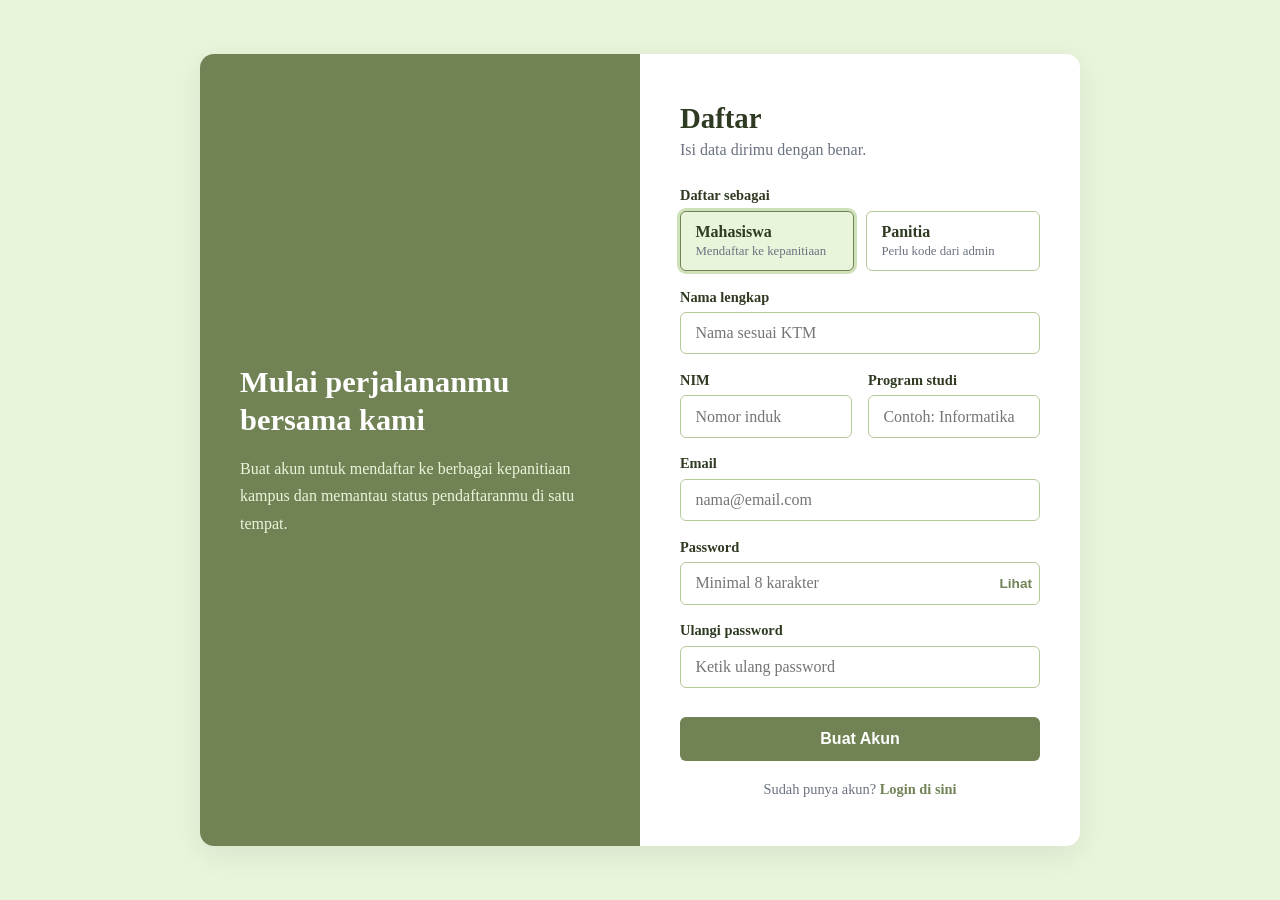
==== daftar.html @ 1c3934c5 "PANITIAIN" ====
<!DOCTYPE html>
<html lang="id">

<head>
    <meta charset="UTF-8">
    <meta name="viewport" content="width=device-width, initial-scale=1.0">
    <title>Daftar - Panitiain</title>
    <link rel="stylesheet" href="css/style.css">
    <link rel="stylesheet" href="css/login.css">
</head>

<body>
    <main class="login-halaman">
        <div class="login-kartu">

            <div class="login-sisi">
                <h2>Mulai perjalananmu bersama kami</h2>
                <p>Buat akun untuk mendaftar ke berbagai kepanitiaan kampus dan memantau status pendaftaranmu di satu
                    tempat.</p>
            </div>

            <form class="login-form" id="form-daftar" action="#" method="post">
                <h1>Daftar</h1>
                <p class="sub">Isi data dirimu dengan benar.</p>

                <fieldset class="peran">
                    <legend>Daftar sebagai</legend>

                    <label class="peran-opsi">
                        <input type="radio" name="peran" value="mahasiswa" checked>
                        <span>
                            <strong>Mahasiswa</strong>
                            <small>Mendaftar ke kepanitiaan</small>
                        </span>
                    </label>

                    <label class="peran-opsi">
                        <input type="radio" name="peran" value="panitia">
                        <span>
                            <strong>Panitia</strong>
                            <small>Perlu kode dari admin</small>
                        </span>
                    </label>
                </fieldset>

                <div class="kolom">
                    <label for="nama">Nama lengkap</label>
                    <input type="text" id="nama" name="nama" placeholder="Nama sesuai KTM" required>
                </div>

                <div class="dua-kolom">
                    <div class="kolom">
                        <label for="nim">NIM</label>
                        <input type="text" id="nim" name="nim" placeholder="Nomor induk" required>
                    </div>
                    <div class="kolom">
                        <label for="prodi">Program studi</label>
                        <input type="text" id="prodi" name="prodi" placeholder="Contoh: Informatika" required>
                    </div>
                </div>

                <div class="kolom">
                    <label for="email">Email</label>
                    <input type="email" id="email" name="email" placeholder="nama@email.com" required>
                </div>

                <div class="kolom">
                    <label for="password">Password</label>
                    <div class="input-password">
                        <input type="password" id="password" name="password" placeholder="Minimal 8 karakter"
                            minlength="8" required>
                        <button type="button" class="lihat" id="lihat" aria-label="Tampilkan password">Lihat</button>
                    </div>
                </div>

                <div class="kolom">
                    <label for="konfirmasi">Ulangi password</label>
                    <input type="password" id="konfirmasi" name="konfirmasi" placeholder="Ketik ulang password"
                        required>
                    <p class="pesan-error" id="pesan-error"></p>
                </div>

                <div class="kolom" id="kolom-kode" hidden>
                    <label for="kode">Kode panitia</label>
                    <input type="text" id="kode" name="kode" placeholder="Masukkan kode dari admin">
                    <p class="petunjuk">Kode diberikan oleh admin. Hubungi admin kalau belum punya.</p>
                </div>

                <button type="submit" class="btn-submit">Buat Akun</button>

                <p class="pindah">Sudah punya akun? <a href="login.html">Login di sini</a></p>
            </form>

        </div>
    </main>
    <script src="js/script.js"></script>

</body>

</html>
---- css/style.css ----
:root {
  --frosted-mint: #e9f5dbff;
  --tea-green: #cfe1b9ff;
  --muted-olive: #b5c99aff;
  --muted-olive-2: #97a97cff;
  --palm-leaf: #87986aff;
  --dusty-olive: #718355ff;
  --teks-gelap: #2f3a22; 
}

* { margin: 0; padding: 0; box-sizing: border-box; }

body {
 
  background: var(--frosted-mint);
  color: var(--teks-gelap);
}
---- css/login.css ----
.login-halaman {
  min-height: calc(100vh);  
  display: flex;
  align-items: center;
  justify-content: center;
  padding: 2rem 1.5rem;
  background: var(--frosted-mint);
}

.login-kartu {
  display: flex;
  width: 100%;
  max-width: 880px;
  background: #fff;
  border-radius: 14px;
  overflow: hidden;
  box-shadow: 0 8px 30px rgba(0, 0, 0, 0.08);
}

/* panel kiri */
.login-sisi {
  flex: 1;
  display: flex;
  flex-direction: column;
  justify-content: center;
  padding: 3rem 2.5rem;
  background: var(--dusty-olive);
  color: #fff;
}
.login-sisi h2 {
  font-size: 1.9rem;
  line-height: 1.25;
  margin-bottom: 1rem;
}
.login-sisi p {
  line-height: 1.7;
  color: var(--frosted-mint);
}

/* form kanan */
.login-form {
  flex: 1;
  padding: 3rem 2.5rem;
}
.login-form h1 {
  font-size: 1.8rem;
  color: var(--teks-gelap);
  margin-bottom: 0.4rem;
}
.login-form .sub {
  color: #6b7280;
  margin-bottom: 1.75rem;
}

.kolom { margin-bottom: 1.1rem; }
.kolom label {
  display: block;
  font-size: 0.9rem;
  font-weight: bold;
  color: var(--teks-gelap);
  margin-bottom: 0.4rem;
}

.kolom input {
  width: 100%;
  padding: 0.7rem 0.9rem;
  border: 1px solid var(--muted-olive);
  border-radius: 6px;
  font-size: 1rem;
  font-family: inherit;
  background: #fff;
}
.kolom input:focus {
  outline: none;
  border-color: var(--dusty-olive);
  box-shadow: 0 0 0 3px var(--tea-green);
}

.input-password { position: relative; }
.input-password input { padding-right: 5rem; }
.lihat {
  position: absolute;
  right: 0.5rem;
  top: 50%;
  transform: translateY(-50%);
  background: none;
  border: none;
  color: var(--dusty-olive);
  font-size: 0.85rem;
  font-weight: bold;
  cursor: pointer;
}

.baris-opsi {
  display: flex;
  justify-content: space-between;
  align-items: center;
  font-size: 0.9rem;
  margin-bottom: 1.5rem;
}
.ingat { display: flex; align-items: center; gap: 0.4rem; color: var(--teks-gelap); }

.btn-submit {
  width: 100%;
  padding: 0.8rem;
  background: var(--dusty-olive);
  color: #fff;
  border: none;
  border-radius: 6px;
  font-size: 1rem;
  font-weight: bold;
  cursor: pointer;
  margin-top: 0.75rem;
}
.btn-submit:hover { background: var(--palm-leaf); }

.pindah {
  text-align: center;
  margin-top: 1.25rem;
  font-size: 0.9rem;
  color: #6b7280;
}
.pindah a { color: var(--dusty-olive); font-weight: bold; text-decoration: none; }
.pindah a:hover { text-decoration: underline; }

/* ===== TAMBAHAN HALAMAN DAFTAR ===== */
.dua-kolom {
  display: flex;
  gap: 1rem;
}
.dua-kolom .kolom { flex: 1; }

.pesan-error {
  color: #b42318;
  font-size: 0.85rem;
  margin-top: 0.35rem;
}
.pesan-error:empty { display: none; }

.setuju {
  margin-bottom: 1.5rem;
  font-size: 0.9rem;
}
.setuju input { width: auto; }

/* ===== PILIHAN PERAN ===== */
.peran {
  border: none;
  display: flex;
  gap: 0.75rem;
  margin-bottom: 1.1rem;
}

.peran legend {
  font-size: 0.9rem;
  font-weight: bold;
  color: var(--teks-gelap);
  margin-bottom: 0.4rem;
}

.peran-opsi {
  flex: 1;
  position: relative;
  cursor: pointer;
}

/* radio asli disembunyikan, tapi tetap bisa difokus keyboard */
.peran-opsi input {
  position: absolute;
  opacity: 0;
  width: 0;
  height: 0;
}

.peran-opsi span {
  display: block;
  padding: 0.7rem 0.9rem;
  border: 1px solid var(--muted-olive);
  border-radius: 6px;
  background: #fff;
}

.peran-opsi strong {
  display: block;
  color: var(--teks-gelap);
}

.peran-opsi small {
  color: #6b7280;
  font-size: 0.8rem;
}

.peran-opsi input:checked + span {
  border-color: var(--dusty-olive);
  background: var(--frosted-mint);
  box-shadow: 0 0 0 3px var(--tea-green);
}

.peran-opsi input:focus-visible + span {
  outline: 2px solid var(--dusty-olive);
  outline-offset: 2px;
}

.petunjuk {
  font-size: 0.8rem;
  color: #6b7280;
  margin-top: 0.35rem;
}

@media (max-width: 480px) {
  .peran { flex-direction: column; }
}

@media (max-width: 700px) {
  .dua-kolom { flex-direction: column; gap: 0; }
}

/* HP */
@media (max-width: 700px) {
  .login-kartu { flex-direction: column; }
  .login-sisi { padding: 2rem 1.5rem; }
  .login-sisi h2 { font-size: 1.5rem; }
  .login-form { padding: 2rem 1.5rem; }
}
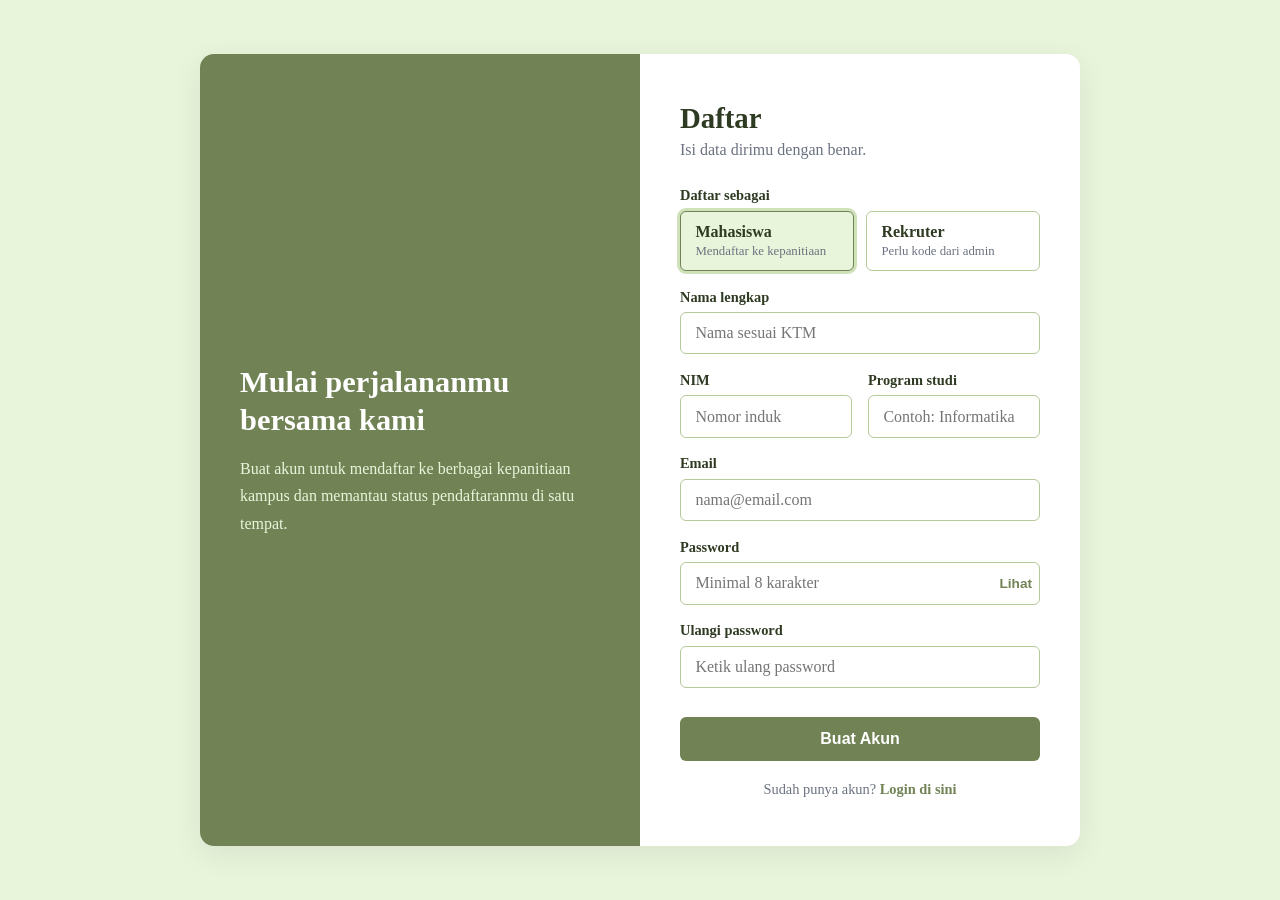
==== commit 968a7919: "dashboard dan laporan rekruter" ====
--- a/daftar.html
+++ b/daftar.html
@@ -4,7 +4,7 @@
 <head>
     <meta charset="UTF-8">
     <meta name="viewport" content="width=device-width, initial-scale=1.0">
-    <title>Daftar - Panitiain</title>
+    <title>Daftar - Rekruterin</title>
     <link rel="stylesheet" href="css/style.css">
     <link rel="stylesheet" href="css/login.css">
 </head>
@@ -19,7 +19,7 @@
                     tempat.</p>
             </div>
 
-            <form class="login-form" id="form-daftar" action="#" method="post">
+            <form class="login-form" id="form-daftar" action="#" method="post" enctype="multipart/form-data">
                 <h1>Daftar</h1>
                 <p class="sub">Isi data dirimu dengan benar.</p>
 
@@ -35,9 +35,9 @@
                     </label>
 
                     <label class="peran-opsi">
-                        <input type="radio" name="peran" value="panitia">
+                        <input type="radio" name="peran" value="rekruter">
                         <span>
-                            <strong>Panitia</strong>
+                            <strong>Rekruter</strong>
                             <small>Perlu kode dari admin</small>
                         </span>
                     </label>
@@ -49,7 +49,7 @@
                 </div>
 
                 <div class="dua-kolom">
-                    <div class="kolom">
+                    <div class="kolom" id="kolom-nim">
                         <label for="nim">NIM</label>
                         <input type="text" id="nim" name="nim" placeholder="Nomor induk" required>
                     </div>
@@ -80,10 +80,12 @@
                     <p class="pesan-error" id="pesan-error"></p>
                 </div>
 
-                <div class="kolom" id="kolom-kode" hidden>
-                    <label for="kode">Kode panitia</label>
-                    <input type="text" id="kode" name="kode" placeholder="Masukkan kode dari admin">
-                    <p class="petunjuk">Kode diberikan oleh admin. Hubungi admin kalau belum punya.</p>
+                <div class="kolom" id="kolom-berkas" hidden>
+                    <label for="berkas">Bukti verifikasi rekruter</label>
+                    <input type="file" id="berkas" name="berkas" accept="image/png,image/jpeg,application/pdf">
+                    <p class="petunjuk">Unggah SK kepanitiaan atau surat tugas (PNG, JPG, atau PDF, maksimal 2 MB).
+                        Akunmu aktif setelah admin memeriksanya.</p>
+                    <p class="pesan-error" id="error-berkas" hidden></p>
                 </div>
 
                 <button type="submit" class="btn-submit">Buat Akun</button>
--- a/css/login.css
+++ b/css/login.css
@@ -207,6 +207,17 @@
   margin-top: 0.35rem;
 }
 
+.kolom input[type="file"] {
+  padding: 0.65rem 0.8rem;
+  border: 1px dashed var(--muted-olive-2);
+  background: var(--frosted-mint);
+  font-size: 0.9rem;
+  cursor: pointer;
+}
+.kolom input[type="file"]:focus {
+  border-color: var(--dusty-olive);
+}
+
 @media (max-width: 480px) {
   .peran { flex-direction: column; }
 }
